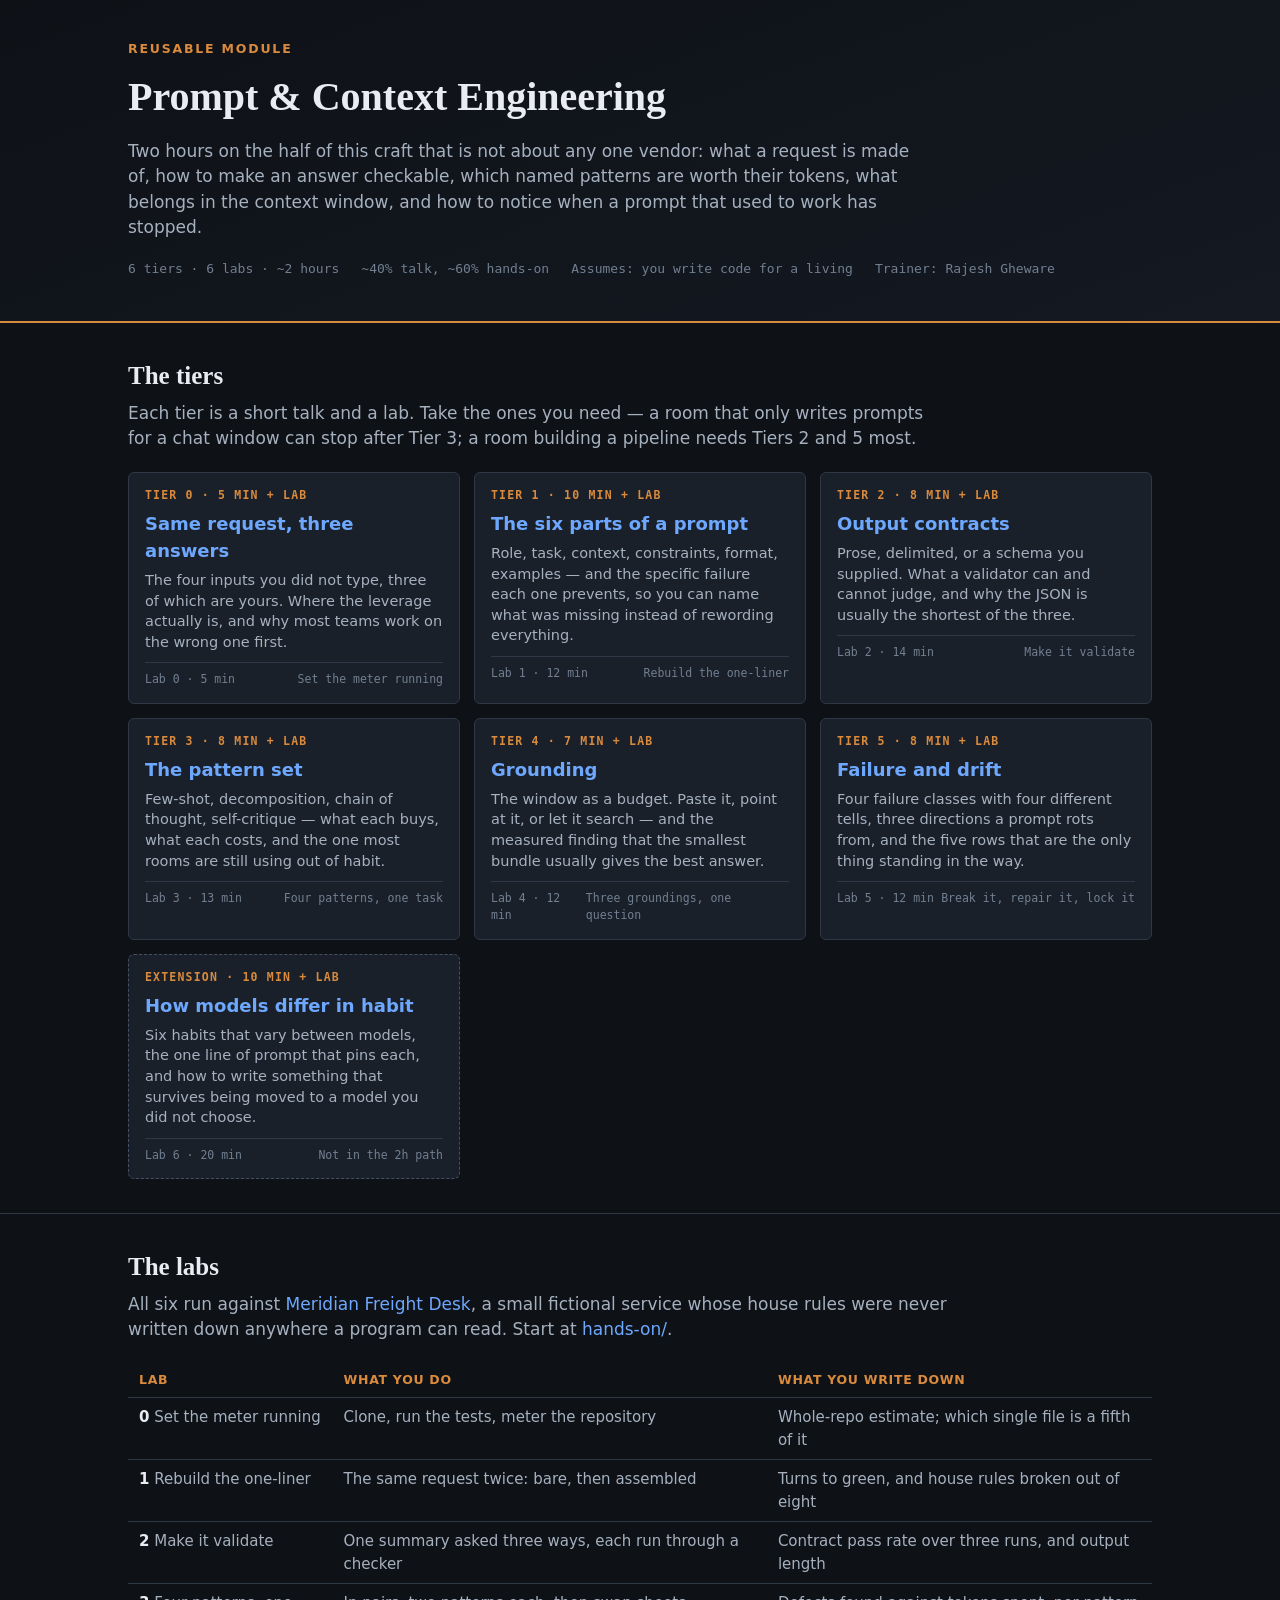
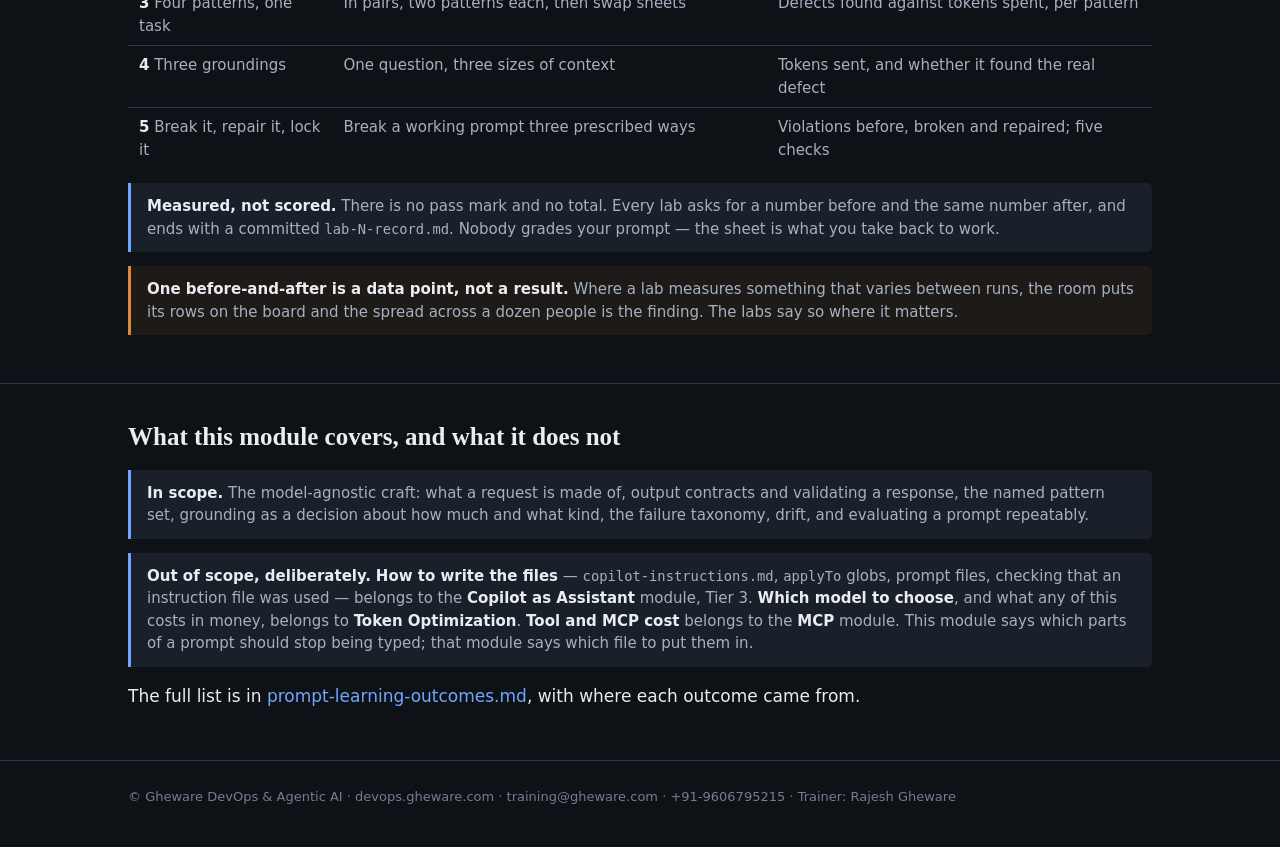
==== index.html @ fadc22af "Prompt & Context Engineering: a two-hour reusable module Six tiers and six labs on the model-agnosti" ====
<!DOCTYPE html>
<html lang="en">
<head>
<meta charset="utf-8">
<meta name="viewport" content="width=device-width, initial-scale=1">
<title>Prompt &amp; Context Engineering &mdash; reusable module</title>
<style>
:root{
  --bg:#0e1116; --bg-2:#141922; --panel:#1a2029; --line:#2f3846; --line-2:#435063;
  --fg:#e9edf2; --fg-dim:#a6b1c0; --fg-faint:#717f91;
  --accent:#d98a3d; --accent-2:#6ea8fe; --good:#5fbf8f;
  --mono:ui-monospace,"JetBrains Mono","Cascadia Mono",Consolas,"DejaVu Sans Mono",monospace;
  --sans:system-ui,-apple-system,"Segoe UI",Roboto,"Helvetica Neue",Arial,sans-serif;
  --serif:ui-serif,Georgia,"Times New Roman",serif;
}
*{box-sizing:border-box}
body{margin:0;background:var(--bg);color:var(--fg);font-family:var(--sans);font-size:17px;line-height:1.5}
a{color:var(--accent-2);text-decoration:none} a:hover{text-decoration:underline}
code{font-family:var(--mono);font-size:.92em;color:var(--fg-dim)}
.wrap{max-width:1080px;margin:0 auto;padding:0 28px}
header.top{background:linear-gradient(160deg,var(--bg) 0%,var(--bg-2) 100%);
  border-bottom:2px solid var(--accent);padding:40px 0 30px}
.tag{font-size:12.5px;letter-spacing:1.8px;text-transform:uppercase;color:var(--accent);
  font-weight:700;margin:0 0 8px}
h1{font-family:var(--serif);font-size:40px;font-weight:600;margin:0 0 12px}
header.top p.pitch{color:var(--fg-dim);max-width:800px;margin:0 0 18px}
.meta{display:flex;flex-wrap:wrap;gap:22px;font-family:var(--mono);font-size:13px;color:var(--fg-faint)}
section{padding:34px 0;border-bottom:1px solid var(--line)}
h2{font-family:var(--serif);font-size:25px;font-weight:600;margin:0 0 6px}
section > .wrap > p.intro{color:var(--fg-dim);margin:0 0 20px;max-width:820px}
.tiers{display:grid;grid-template-columns:repeat(auto-fit,minmax(250px,1fr));gap:14px}
.tier{background:var(--panel);border:1px solid var(--line);border-radius:6px;padding:14px 16px}
.tier.ext{border-style:dashed;border-color:var(--line-2)}
.tier .n{display:block;font-family:var(--mono);font-size:11.5px;letter-spacing:1.2px;
  text-transform:uppercase;color:var(--accent);font-weight:700;margin-bottom:6px}
.tier h3{margin:0 0 6px;font-size:18px;font-weight:650}
.tier p{margin:0 0 10px;font-size:14.5px;color:var(--fg-dim);line-height:1.42}
.tier .foot{display:flex;justify-content:space-between;font-family:var(--mono);
  font-size:11.5px;color:var(--fg-faint);border-top:1px solid var(--line);padding-top:8px}
.table-wrap{overflow-x:auto}
table{width:100%;border-collapse:collapse;font-size:15px}
th,td{text-align:left;padding:8px 11px;border-bottom:1px solid var(--line);vertical-align:top}
th{color:var(--accent);font-size:12.5px;letter-spacing:.7px;text-transform:uppercase;font-weight:650}
td{color:var(--fg-dim)} td b{color:var(--fg)}
tr:last-child td{border-bottom:none}
.note{background:var(--panel);border-left:3px solid var(--accent-2);border-radius:0 5px 5px 0;
  padding:12px 16px;margin:14px 0;color:var(--fg-dim);font-size:15px}
.note b{color:var(--fg)}
.note.warn{border-left-color:var(--accent);background:rgba(217,138,61,.07)}
footer{padding:26px 0 40px;font-size:13px;color:var(--fg-faint)}
footer a{color:var(--fg-faint)}
</style>
</head>
<body>

<header class="top"><div class="wrap">
  <p class="tag">Reusable module</p>
  <h1>Prompt &amp; Context Engineering</h1>
  <p class="pitch">Two hours on the half of this craft that is not about any one vendor: what a
    request is made of, how to make an answer checkable, which named patterns are worth their
    tokens, what belongs in the context window, and how to notice when a prompt that used to work
    has stopped.</p>
  <p class="meta">
    <span>6 tiers &middot; 6 labs &middot; ~2 hours</span>
    <span>~40% talk, ~60% hands-on</span>
    <span>Assumes: you write code for a living</span>
    <span>Trainer: Rajesh Gheware</span>
  </p>
</div></header>

<section><div class="wrap">
  <h2>The tiers</h2>
  <p class="intro">Each tier is a short talk and a lab. Take the ones you need &mdash; a room that
    only writes prompts for a chat window can stop after Tier 3; a room building a pipeline needs
    Tiers 2 and 5 most.</p>
  <div class="tiers">
    <div class="tier">
      <span class="n">Tier 0 &middot; 5 min + lab</span>
      <h3><a href="presentation/t0-three-answers.html">Same request, three answers</a></h3>
      <p>The four inputs you did not type, three of which are yours. Where the leverage actually is,
        and why most teams work on the wrong one first.</p>
      <div class="foot"><span>Lab 0 &middot; 5 min</span><span>Set the meter running</span></div>
    </div>
    <div class="tier">
      <span class="n">Tier 1 &middot; 10 min + lab</span>
      <h3><a href="presentation/t1-anatomy.html">The six parts of a prompt</a></h3>
      <p>Role, task, context, constraints, format, examples &mdash; and the specific failure each
        one prevents, so you can name what was missing instead of rewording everything.</p>
      <div class="foot"><span>Lab 1 &middot; 12 min</span><span>Rebuild the one-liner</span></div>
    </div>
    <div class="tier">
      <span class="n">Tier 2 &middot; 8 min + lab</span>
      <h3><a href="presentation/t2-output-contracts.html">Output contracts</a></h3>
      <p>Prose, delimited, or a schema you supplied. What a validator can and cannot judge, and why
        the JSON is usually the shortest of the three.</p>
      <div class="foot"><span>Lab 2 &middot; 14 min</span><span>Make it validate</span></div>
    </div>
    <div class="tier">
      <span class="n">Tier 3 &middot; 8 min + lab</span>
      <h3><a href="presentation/t3-patterns.html">The pattern set</a></h3>
      <p>Few-shot, decomposition, chain of thought, self-critique &mdash; what each buys, what each
        costs, and the one most rooms are still using out of habit.</p>
      <div class="foot"><span>Lab 3 &middot; 13 min</span><span>Four patterns, one task</span></div>
    </div>
    <div class="tier">
      <span class="n">Tier 4 &middot; 7 min + lab</span>
      <h3><a href="presentation/t4-grounding.html">Grounding</a></h3>
      <p>The window as a budget. Paste it, point at it, or let it search &mdash; and the measured
        finding that the smallest bundle usually gives the best answer.</p>
      <div class="foot"><span>Lab 4 &middot; 12 min</span><span>Three groundings, one question</span></div>
    </div>
    <div class="tier">
      <span class="n">Tier 5 &middot; 8 min + lab</span>
      <h3><a href="presentation/t5-failure-and-drift.html">Failure and drift</a></h3>
      <p>Four failure classes with four different tells, three directions a prompt rots from, and
        the five rows that are the only thing standing in the way.</p>
      <div class="foot"><span>Lab 5 &middot; 12 min</span><span>Break it, repair it, lock it</span></div>
    </div>
    <div class="tier ext">
      <span class="n">Extension &middot; 10 min + lab</span>
      <h3><a href="presentation/t6-model-behaviour.html">How models differ in habit</a></h3>
      <p>Six habits that vary between models, the one line of prompt that pins each, and how to
        write something that survives being moved to a model you did not choose.</p>
      <div class="foot"><span>Lab 6 &middot; 20 min</span><span>Not in the 2h path</span></div>
    </div>
  </div>
</div></section>

<section><div class="wrap">
  <h2>The labs</h2>
  <p class="intro">All six run against <a href="https://github.com/ghewaredevopsai/meridian-freight">Meridian
    Freight Desk</a>, a small fictional service whose house rules were never written down anywhere a
    program can read. Start at <a href="hands-on/README.md">hands-on/</a>.</p>
  <div class="table-wrap">
  <table>
    <tr><th>Lab</th><th>What you do</th><th>What you write down</th></tr>
    <tr><td><b>0</b> Set the meter running</td><td>Clone, run the tests, meter the repository</td>
      <td>Whole-repo estimate; which single file is a fifth of it</td></tr>
    <tr><td><b>1</b> Rebuild the one-liner</td><td>The same request twice: bare, then assembled</td>
      <td>Turns to green, and house rules broken out of eight</td></tr>
    <tr><td><b>2</b> Make it validate</td><td>One summary asked three ways, each run through a checker</td>
      <td>Contract pass rate over three runs, and output length</td></tr>
    <tr><td><b>3</b> Four patterns, one task</td><td>In pairs, two patterns each, then swap sheets</td>
      <td>Defects found against tokens spent, per pattern</td></tr>
    <tr><td><b>4</b> Three groundings</td><td>One question, three sizes of context</td>
      <td>Tokens sent, and whether it found the real defect</td></tr>
    <tr><td><b>5</b> Break it, repair it, lock it</td><td>Break a working prompt three prescribed ways</td>
      <td>Violations before, broken and repaired; five checks</td></tr>
  </table>
  </div>
  <div class="note"><b>Measured, not scored.</b> There is no pass mark and no total. Every lab asks for
    a number before and the same number after, and ends with a committed <code>lab-N-record.md</code>.
    Nobody grades your prompt &mdash; the sheet is what you take back to work.</div>
  <div class="note warn"><b>One before-and-after is a data point, not a result.</b> Where a lab measures
    something that varies between runs, the room puts its rows on the board and the spread across a
    dozen people is the finding. The labs say so where it matters.</div>
</div></section>

<section><div class="wrap">
  <h2>What this module covers, and what it does not</h2>
  <div class="note"><b>In scope.</b> The model-agnostic craft: what a request is made of, output
    contracts and validating a response, the named pattern set, grounding as a decision about how much
    and what kind, the failure taxonomy, drift, and evaluating a prompt repeatably.</div>
  <div class="note"><b>Out of scope, deliberately.</b> <b>How to write the files</b> &mdash;
    <code>copilot-instructions.md</code>, <code>applyTo</code> globs, prompt files, checking that an
    instruction file was used &mdash; belongs to the <b>Copilot as Assistant</b> module, Tier 3. <b>Which model to choose</b>, and what any of this costs in money,
    belongs to <b>Token Optimization</b>. <b>Tool and MCP cost</b>
    belongs to the <b>MCP</b> module. This module says which parts of a prompt
    should stop being typed; that module says which file to put them in.</div>
  <p>The full list is in <a href="prompt-learning-outcomes.md">prompt-learning-outcomes.md</a>, with
    where each outcome came from.</p>
</div></section>

<footer><div class="wrap">
  &copy; Gheware DevOps &amp; Agentic AI &middot;
  <a href="https://devops.gheware.com">devops.gheware.com</a> &middot;
  training@gheware.com &middot; +91-9606795215 &middot; Trainer: Rajesh Gheware
</div></footer>

</body>
</html>
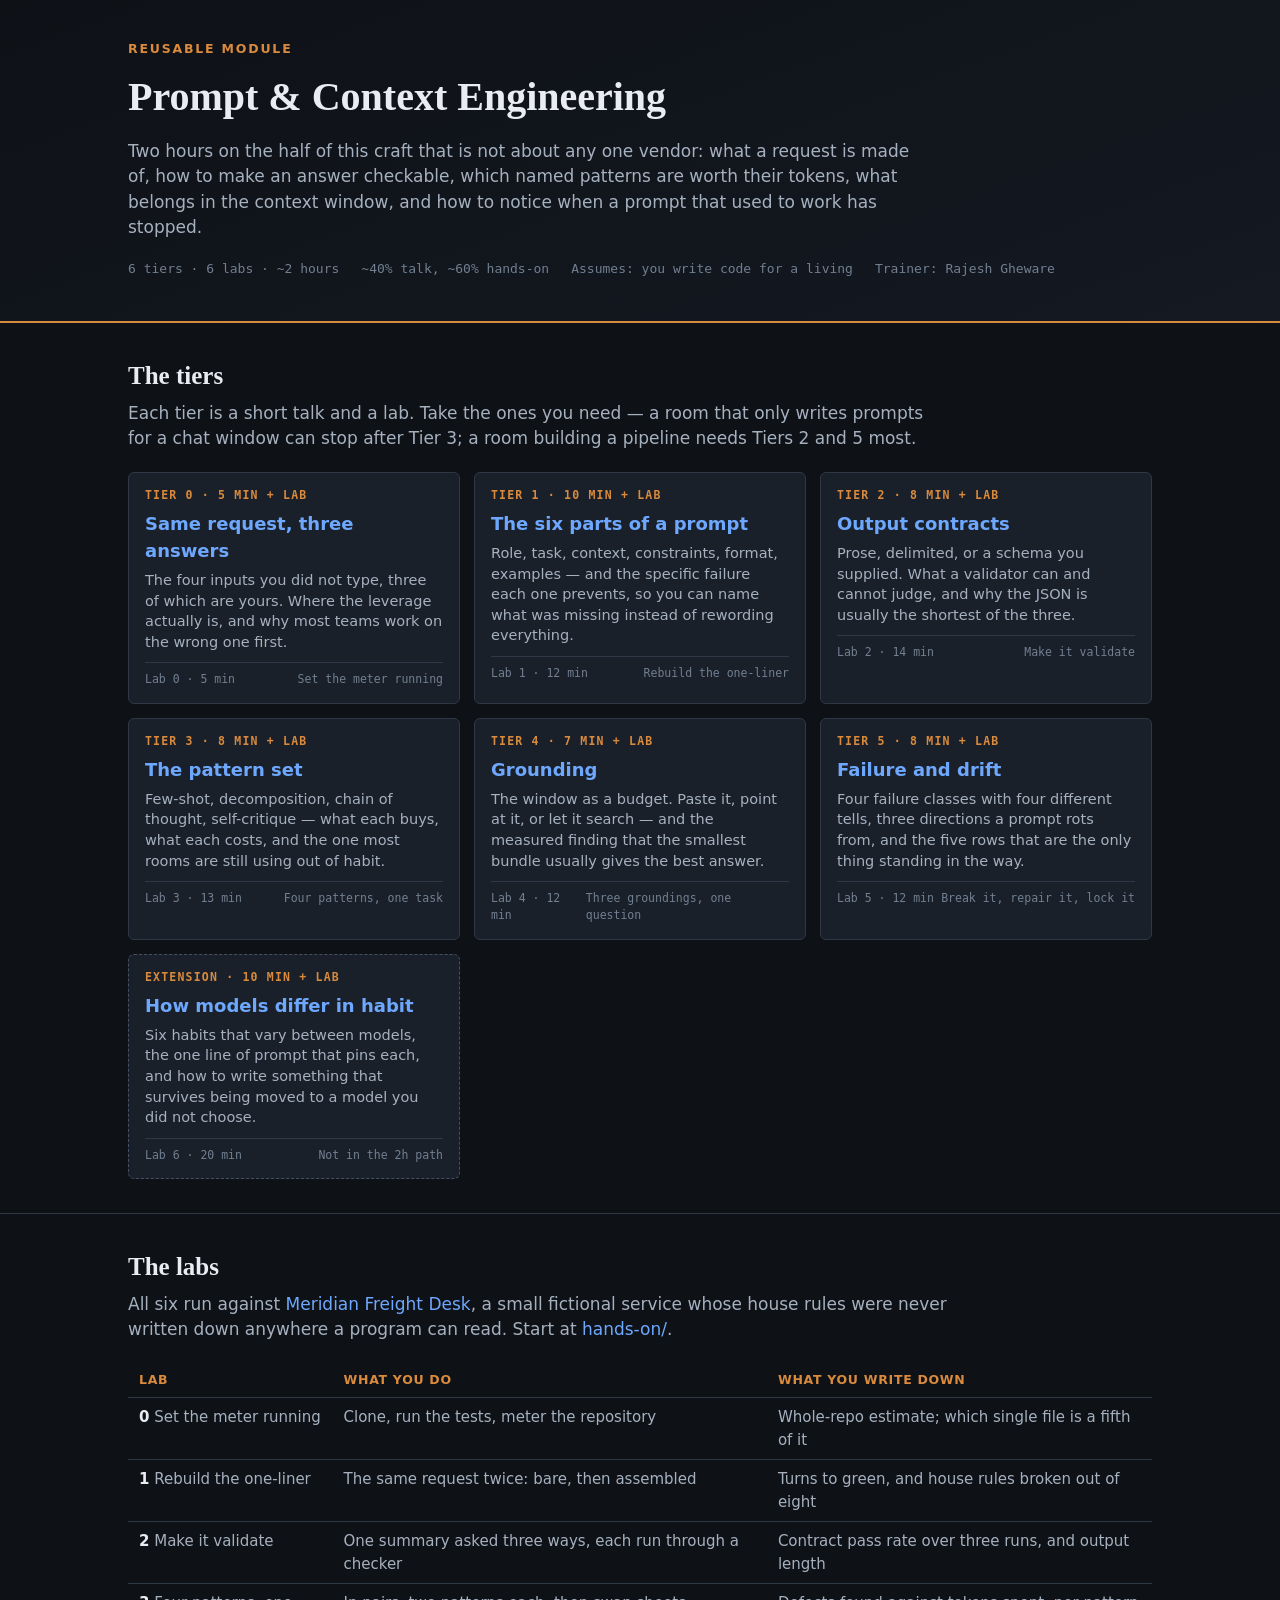
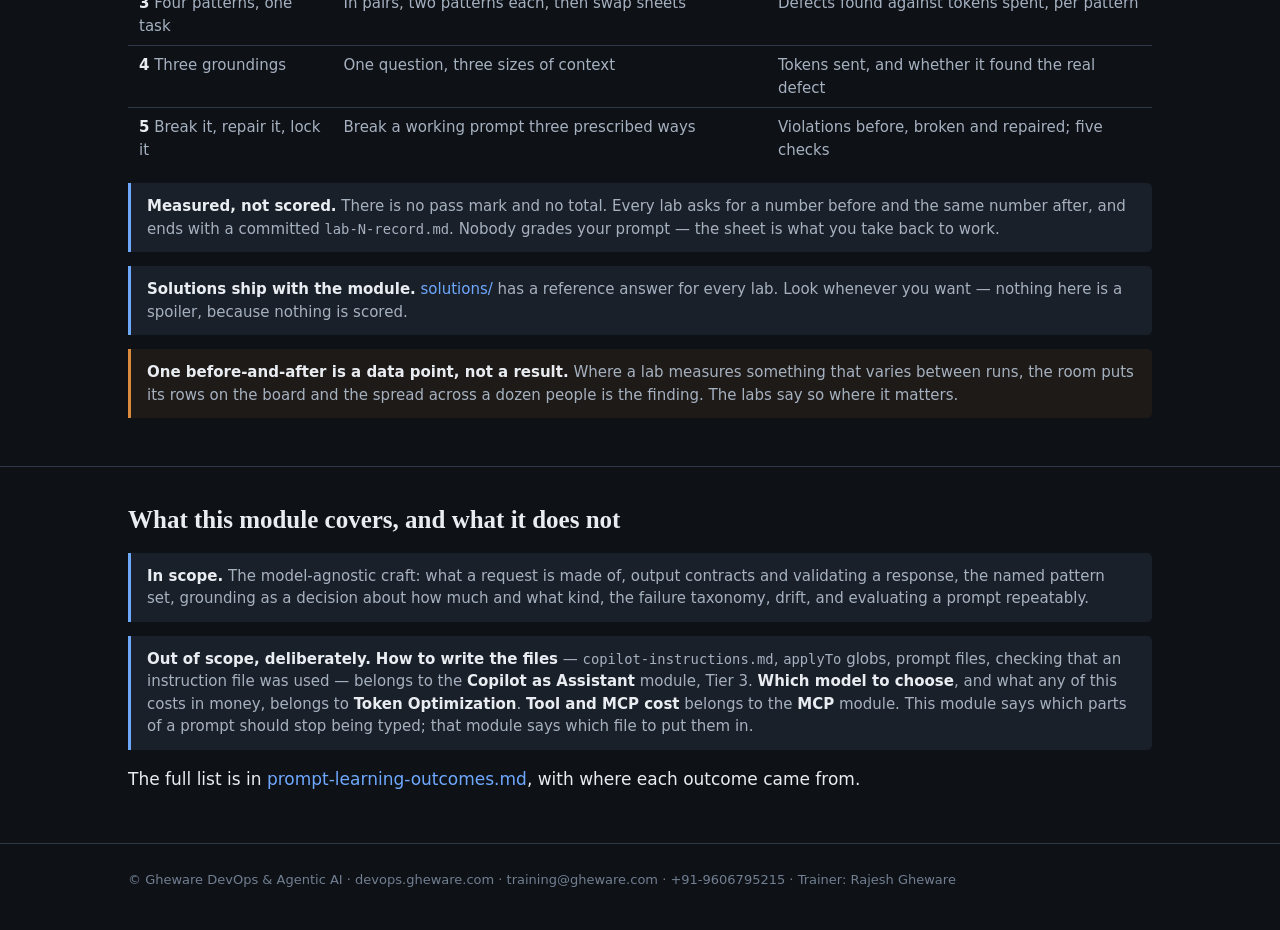
==== commit af1969c9: "Bring trainer notes and solutions into the repository The sibling *-trainer folder is gone. The deli" ====
--- a/index.html
+++ b/index.html
@@ -151,6 +151,9 @@
   <div class="note"><b>Measured, not scored.</b> There is no pass mark and no total. Every lab asks for
     a number before and the same number after, and ends with a committed <code>lab-N-record.md</code>.
     Nobody grades your prompt &mdash; the sheet is what you take back to work.</div>
+  <div class="note"><b>Solutions ship with the module.</b> <a href="solutions/README.md">solutions/</a>
+    has a reference answer for every lab. Look whenever you want &mdash; nothing here is a spoiler,
+    because nothing is scored.</div>
   <div class="note warn"><b>One before-and-after is a data point, not a result.</b> Where a lab measures
     something that varies between runs, the room puts its rows on the board and the spread across a
     dozen people is the finding. The labs say so where it matters.</div>
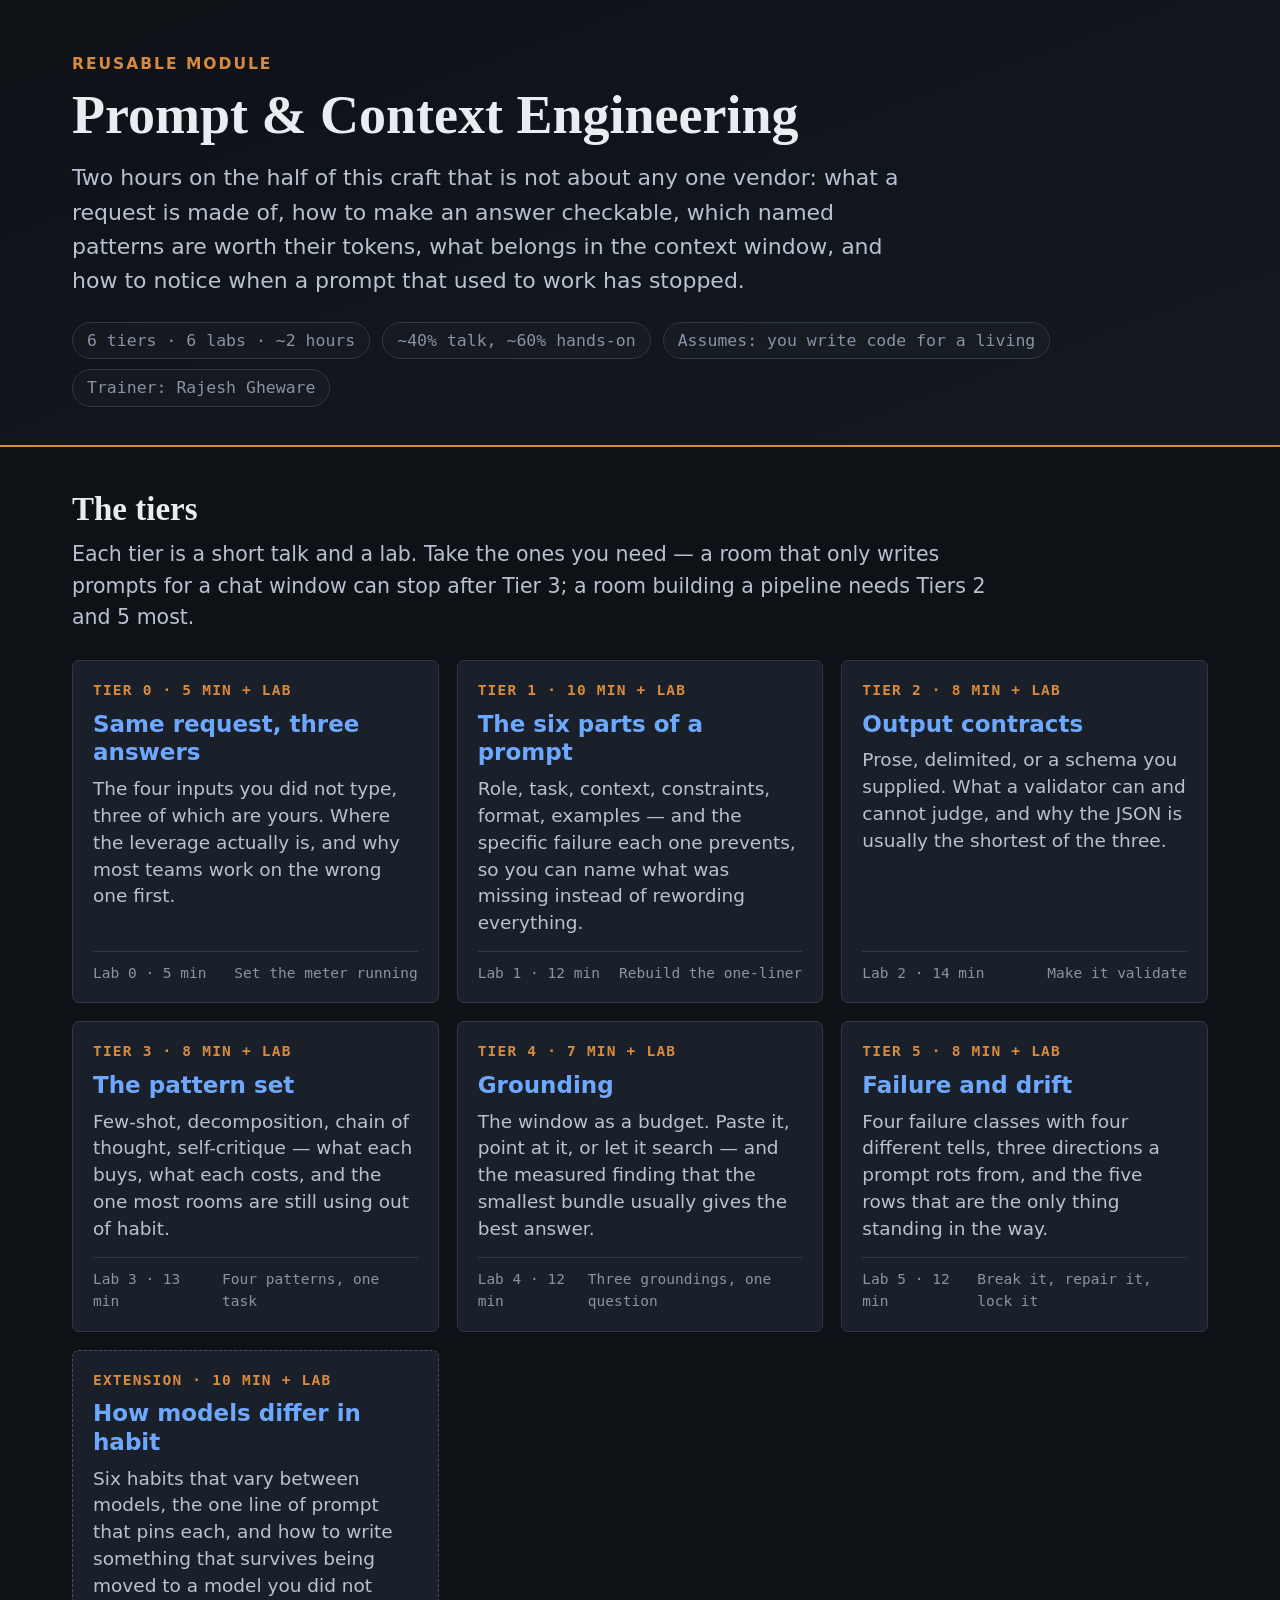
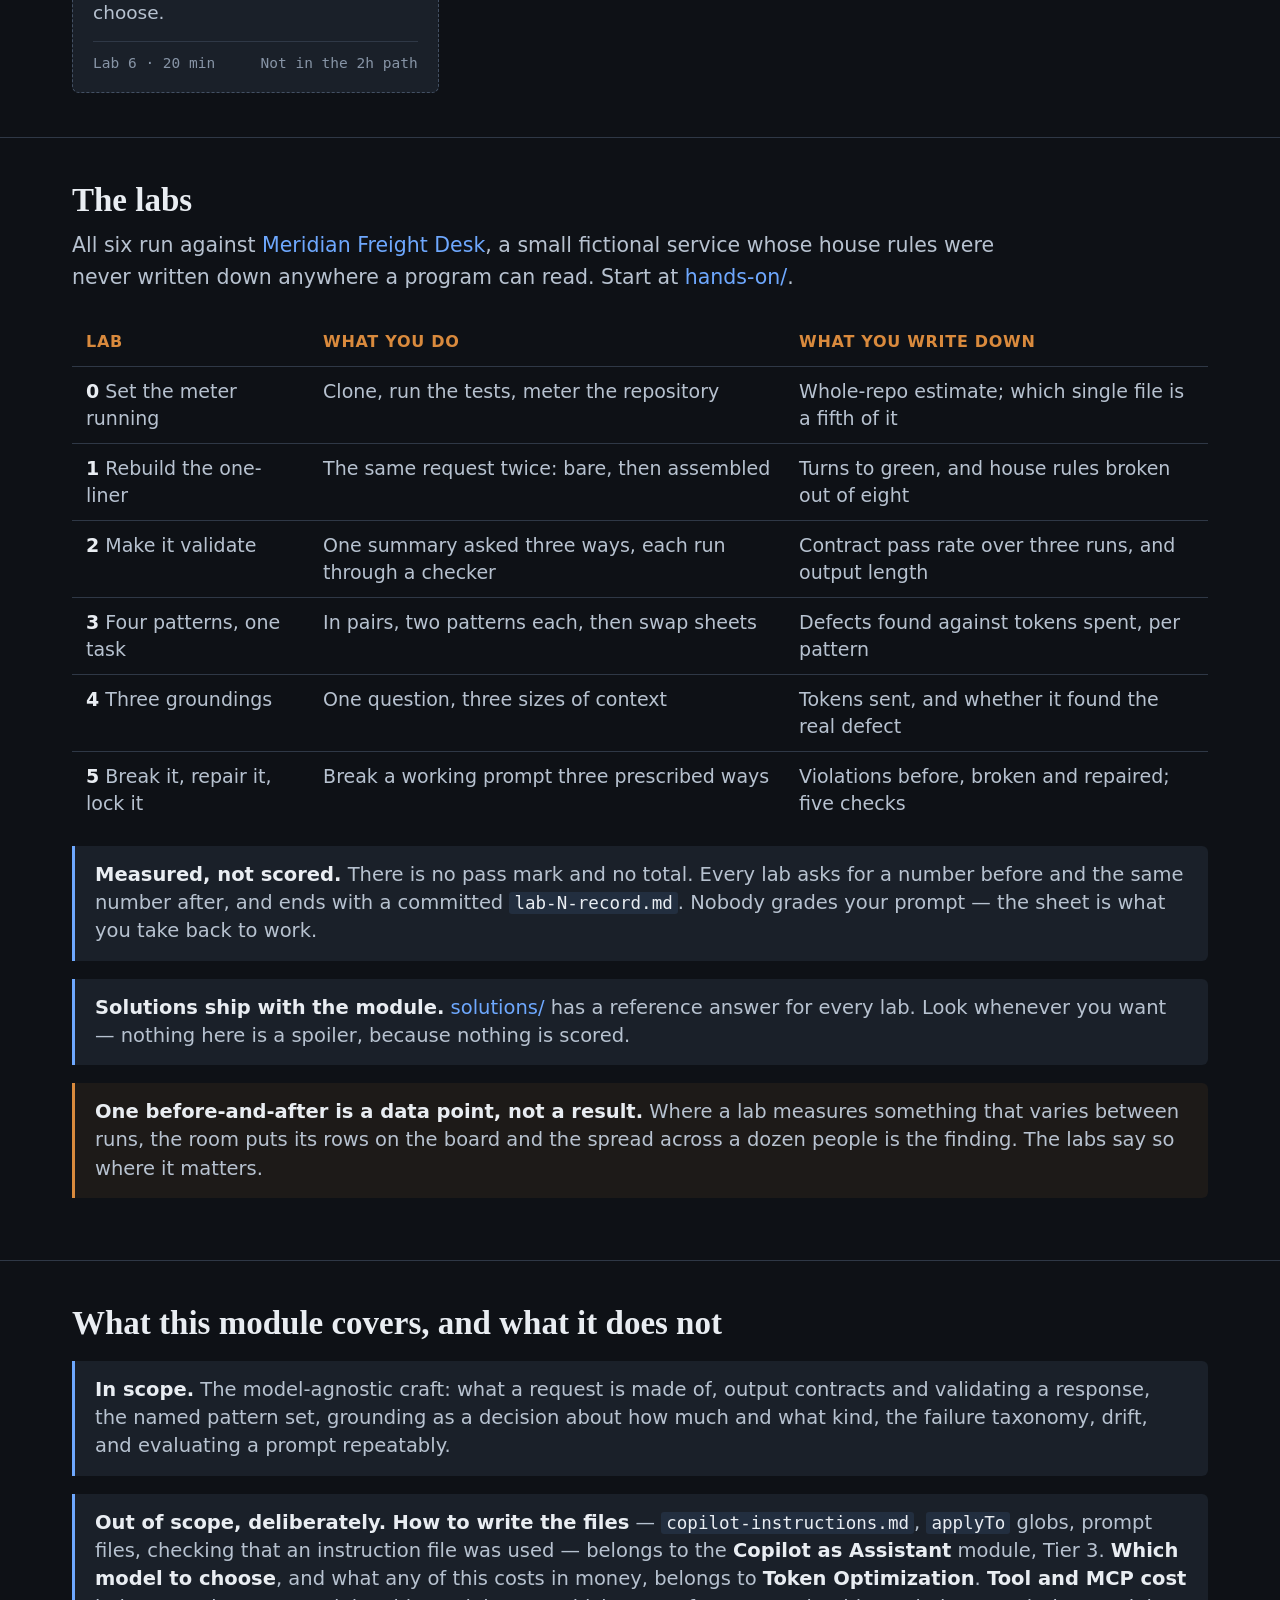
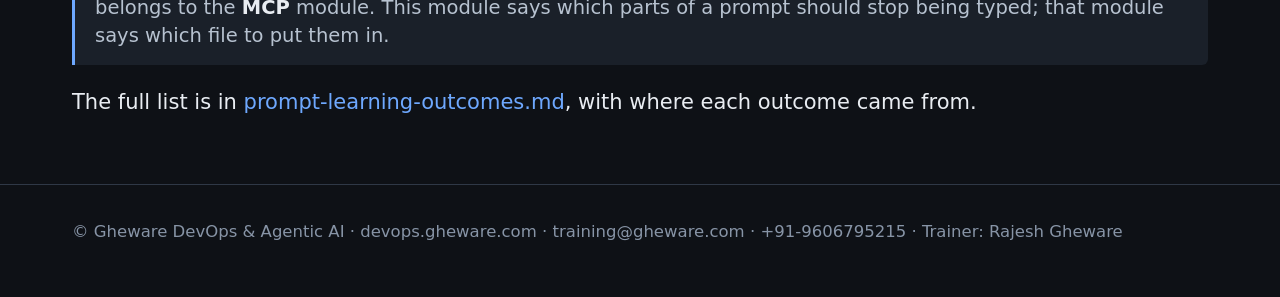
==== commit c17728f1: "Scale the module home page to the decks' legibility standard The tier picker was still on the laptop" ====
--- a/index.html
+++ b/index.html
@@ -7,48 +7,74 @@
 <style>
 :root{
   --bg:#0e1116; --bg-2:#141922; --panel:#1a2029; --line:#2f3846; --line-2:#435063;
-  --fg:#e9edf2; --fg-dim:#a6b1c0; --fg-faint:#717f91;
+  --fg:#e9edf2; --fg-dim:#b7c2d0; --fg-faint:#8794a6;
   --accent:#d98a3d; --accent-2:#6ea8fe; --good:#5fbf8f;
   --mono:ui-monospace,"JetBrains Mono","Cascadia Mono",Consolas,"DejaVu Sans Mono",monospace;
   --sans:system-ui,-apple-system,"Segoe UI",Roboto,"Helvetica Neue",Arial,sans-serif;
   --serif:ui-serif,Georgia,"Times New Roman",serif;
 }
+/* Type is scaled to match the decks: readable across a room, not just on a laptop. */
 *{box-sizing:border-box}
-body{margin:0;background:var(--bg);color:var(--fg);font-family:var(--sans);font-size:17px;line-height:1.5}
+body{margin:0;background:var(--bg);color:var(--fg);font-family:var(--sans);
+  font-size:21px;line-height:1.55;-webkit-text-size-adjust:100%}
 a{color:var(--accent-2);text-decoration:none} a:hover{text-decoration:underline}
-code{font-family:var(--mono);font-size:.92em;color:var(--fg-dim)}
-.wrap{max-width:1080px;margin:0 auto;padding:0 28px}
+code{font-family:var(--mono);font-size:.9em;color:var(--fg);
+  background:rgba(110,168,254,.10);border-radius:3px;padding:1px 5px}
+.wrap{max-width:1200px;margin:0 auto;padding:0 32px}
+
 header.top{background:linear-gradient(160deg,var(--bg) 0%,var(--bg-2) 100%);
-  border-bottom:2px solid var(--accent);padding:40px 0 30px}
-.tag{font-size:12.5px;letter-spacing:1.8px;text-transform:uppercase;color:var(--accent);
-  font-weight:700;margin:0 0 8px}
-h1{font-family:var(--serif);font-size:40px;font-weight:600;margin:0 0 12px}
-header.top p.pitch{color:var(--fg-dim);max-width:800px;margin:0 0 18px}
-.meta{display:flex;flex-wrap:wrap;gap:22px;font-family:var(--mono);font-size:13px;color:var(--fg-faint)}
-section{padding:34px 0;border-bottom:1px solid var(--line)}
-h2{font-family:var(--serif);font-size:25px;font-weight:600;margin:0 0 6px}
-section > .wrap > p.intro{color:var(--fg-dim);margin:0 0 20px;max-width:820px}
-.tiers{display:grid;grid-template-columns:repeat(auto-fit,minmax(250px,1fr));gap:14px}
-.tier{background:var(--panel);border:1px solid var(--line);border-radius:6px;padding:14px 16px}
+  border-bottom:2px solid var(--accent);padding:52px 0 38px}
+.tag{font-size:15.5px;letter-spacing:2px;text-transform:uppercase;color:var(--accent);
+  font-weight:700;margin:0 0 10px}
+h1{font-family:var(--serif);font-size:54px;line-height:1.1;font-weight:600;margin:0 0 16px}
+header.top p.pitch{color:var(--fg-dim);font-size:22px;max-width:60ch;margin:0 0 24px}
+.meta{display:flex;flex-wrap:wrap;gap:10px 12px;font-family:var(--mono);
+  font-size:16.5px;color:var(--fg-faint);margin:0}
+/* chips rather than separators: a wrapped row never starts with a dangling divider */
+.meta span{padding:5px 14px;border:1px solid var(--line);border-radius:20px;
+  background:rgba(255,255,255,.02)}
+
+section{padding:44px 0;border-bottom:1px solid var(--line)}
+h2{font-family:var(--serif);font-size:33px;line-height:1.15;font-weight:600;margin:0 0 10px}
+section > .wrap > p.intro{color:var(--fg-dim);font-size:20.5px;margin:0 0 26px;max-width:72ch}
+
+.tiers{display:grid;grid-template-columns:repeat(auto-fit,minmax(310px,1fr));gap:18px}
+.tier{background:var(--panel);border:1px solid var(--line);border-radius:7px;
+  padding:18px 20px;display:flex;flex-direction:column}
 .tier.ext{border-style:dashed;border-color:var(--line-2)}
-.tier .n{display:block;font-family:var(--mono);font-size:11.5px;letter-spacing:1.2px;
-  text-transform:uppercase;color:var(--accent);font-weight:700;margin-bottom:6px}
-.tier h3{margin:0 0 6px;font-size:18px;font-weight:650}
-.tier p{margin:0 0 10px;font-size:14.5px;color:var(--fg-dim);line-height:1.42}
-.tier .foot{display:flex;justify-content:space-between;font-family:var(--mono);
-  font-size:11.5px;color:var(--fg-faint);border-top:1px solid var(--line);padding-top:8px}
+.tier .n{display:block;font-family:var(--mono);font-size:14.5px;letter-spacing:1.2px;
+  text-transform:uppercase;color:var(--accent);font-weight:700;margin-bottom:8px}
+.tier h3{margin:0 0 9px;font-size:23px;line-height:1.25;font-weight:650}
+.tier p{margin:0 0 14px;font-size:18.5px;color:var(--fg-dim);line-height:1.45;flex:1}
+.tier .foot{display:flex;justify-content:space-between;gap:10px;font-family:var(--mono);
+  font-size:14.5px;color:var(--fg-faint);border-top:1px solid var(--line);padding-top:10px}
+
 .table-wrap{overflow-x:auto}
-table{width:100%;border-collapse:collapse;font-size:15px}
-th,td{text-align:left;padding:8px 11px;border-bottom:1px solid var(--line);vertical-align:top}
-th{color:var(--accent);font-size:12.5px;letter-spacing:.7px;text-transform:uppercase;font-weight:650}
-td{color:var(--fg-dim)} td b{color:var(--fg)}
+table{width:100%;border-collapse:collapse;font-size:19px}
+th,td{text-align:left;padding:11px 14px;border-bottom:1px solid var(--line);vertical-align:top}
+th{color:var(--accent);font-size:16px;letter-spacing:.7px;text-transform:uppercase;font-weight:650}
+td{color:var(--fg-dim);line-height:1.42} td b{color:var(--fg)}
 tr:last-child td{border-bottom:none}
-.note{background:var(--panel);border-left:3px solid var(--accent-2);border-radius:0 5px 5px 0;
-  padding:12px 16px;margin:14px 0;color:var(--fg-dim);font-size:15px}
+
+.note{background:var(--panel);border-left:3px solid var(--accent-2);border-radius:0 6px 6px 0;
+  padding:15px 20px;margin:18px 0;color:var(--fg-dim);font-size:19.5px;line-height:1.45}
 .note b{color:var(--fg)}
 .note.warn{border-left-color:var(--accent);background:rgba(217,138,61,.07)}
-footer{padding:26px 0 40px;font-size:13px;color:var(--fg-faint)}
+
+footer{padding:34px 0 52px;font-size:16.5px;color:var(--fg-faint);line-height:1.6}
 footer a{color:var(--fg-faint)}
+
+/* Narrow screens: step back down rather than letting 54px headings wrap badly. */
+@media (max-width:880px){
+  body{font-size:18px}
+  .wrap{padding:0 20px}
+  h1{font-size:38px} h2{font-size:26px}
+  header.top{padding:36px 0 28px}
+  header.top p.pitch{font-size:19px}
+  .tier h3{font-size:20px} .tier p{font-size:17px}
+  table{font-size:17px} .note{font-size:17.5px}
+  .tiers{grid-template-columns:1fr}
+}
 </style>
 </head>
 <body>
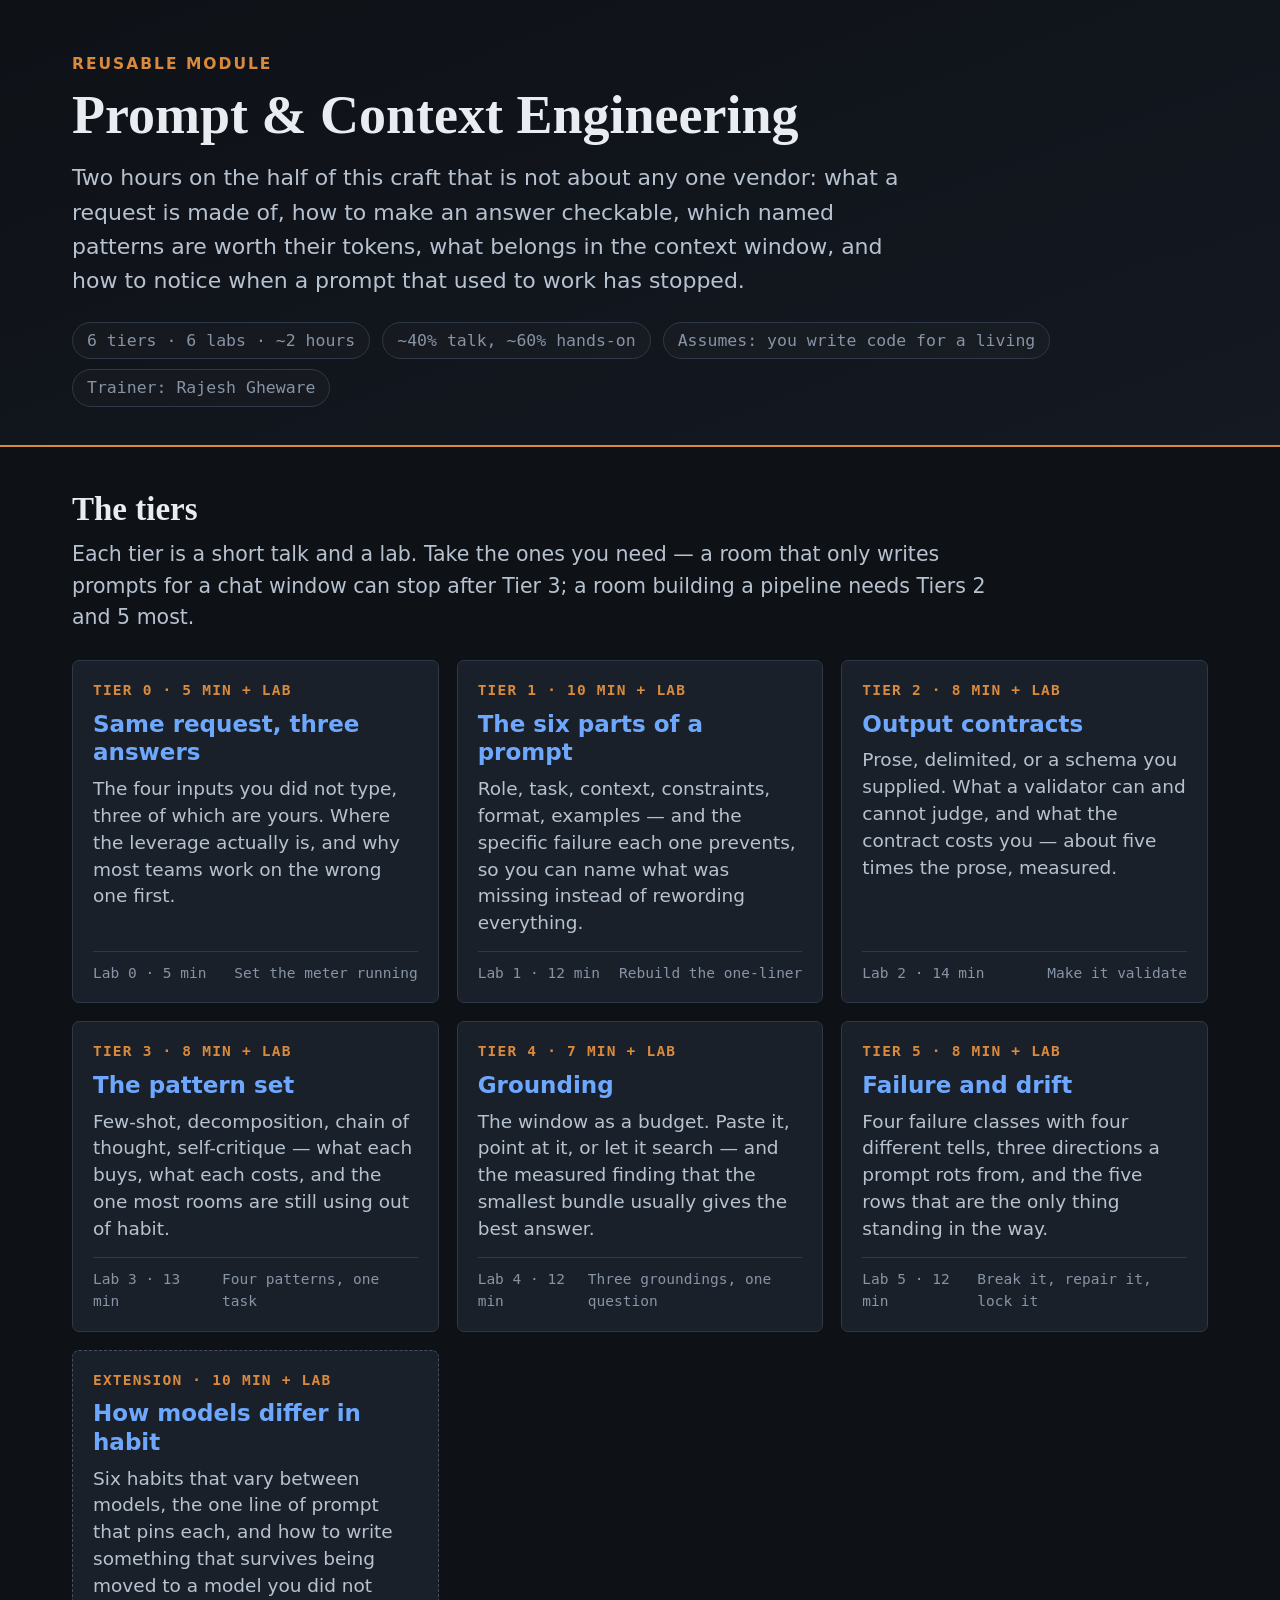
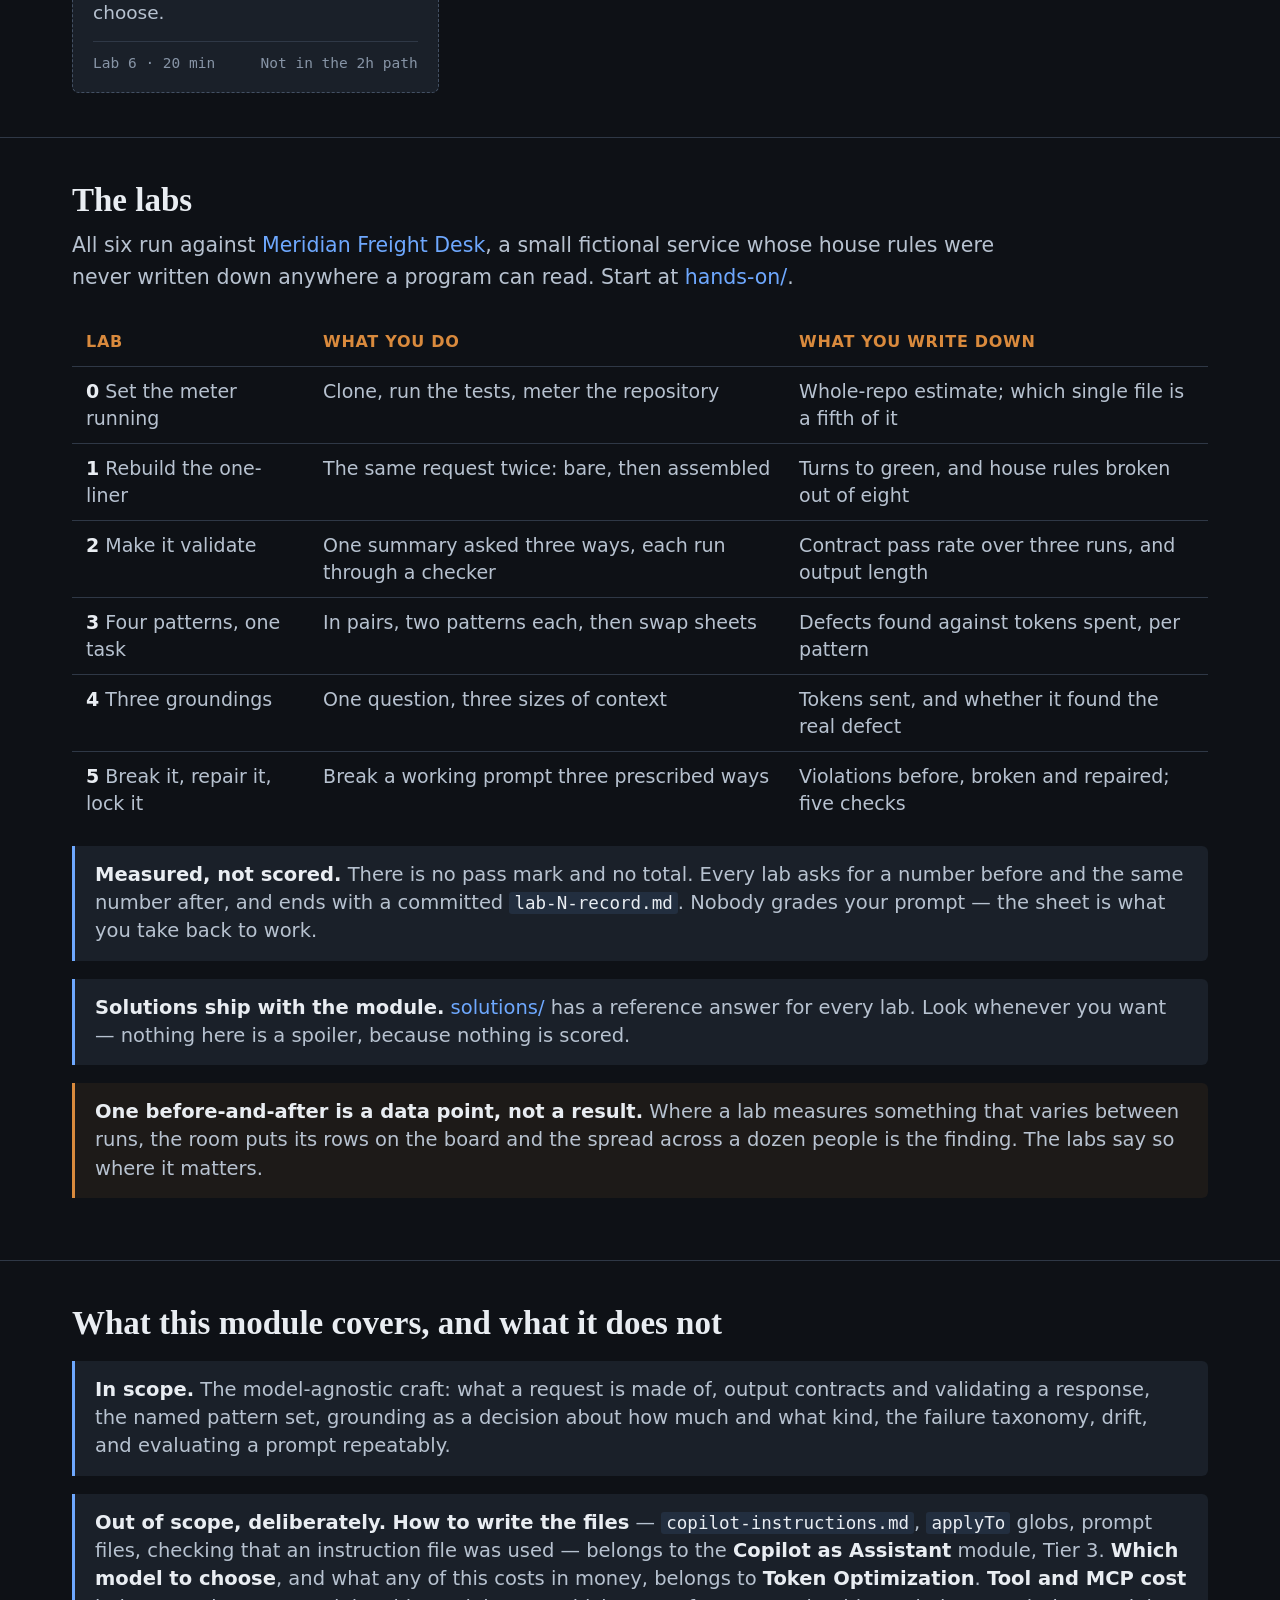
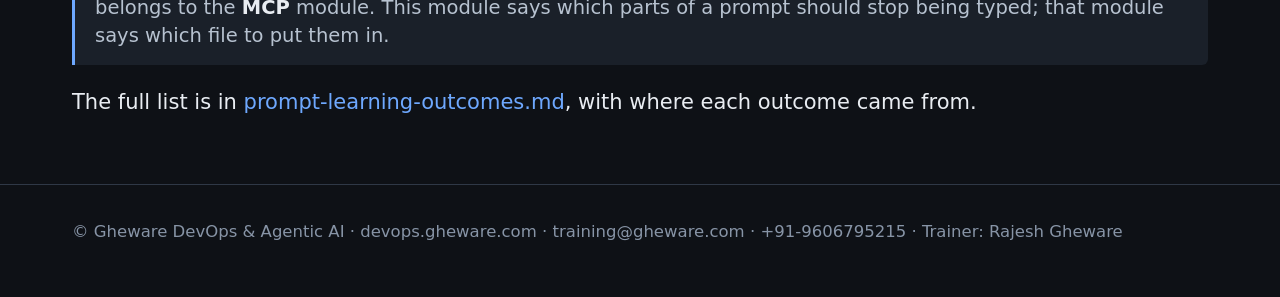
==== commit d42a54eb: "Tier 2: the contract is longer than the prose, not shorter Reported from a live run: the JSON meters" ====
--- a/index.html
+++ b/index.html
@@ -117,8 +117,8 @@
     <div class="tier">
       <span class="n">Tier 2 &middot; 8 min + lab</span>
       <h3><a href="presentation/t2-output-contracts.html">Output contracts</a></h3>
-      <p>Prose, delimited, or a schema you supplied. What a validator can and cannot judge, and why
-        the JSON is usually the shortest of the three.</p>
+      <p>Prose, delimited, or a schema you supplied. What a validator can and cannot judge, and what
+        the contract costs you &mdash; about five times the prose, measured.</p>
       <div class="foot"><span>Lab 2 &middot; 14 min</span><span>Make it validate</span></div>
     </div>
     <div class="tier">
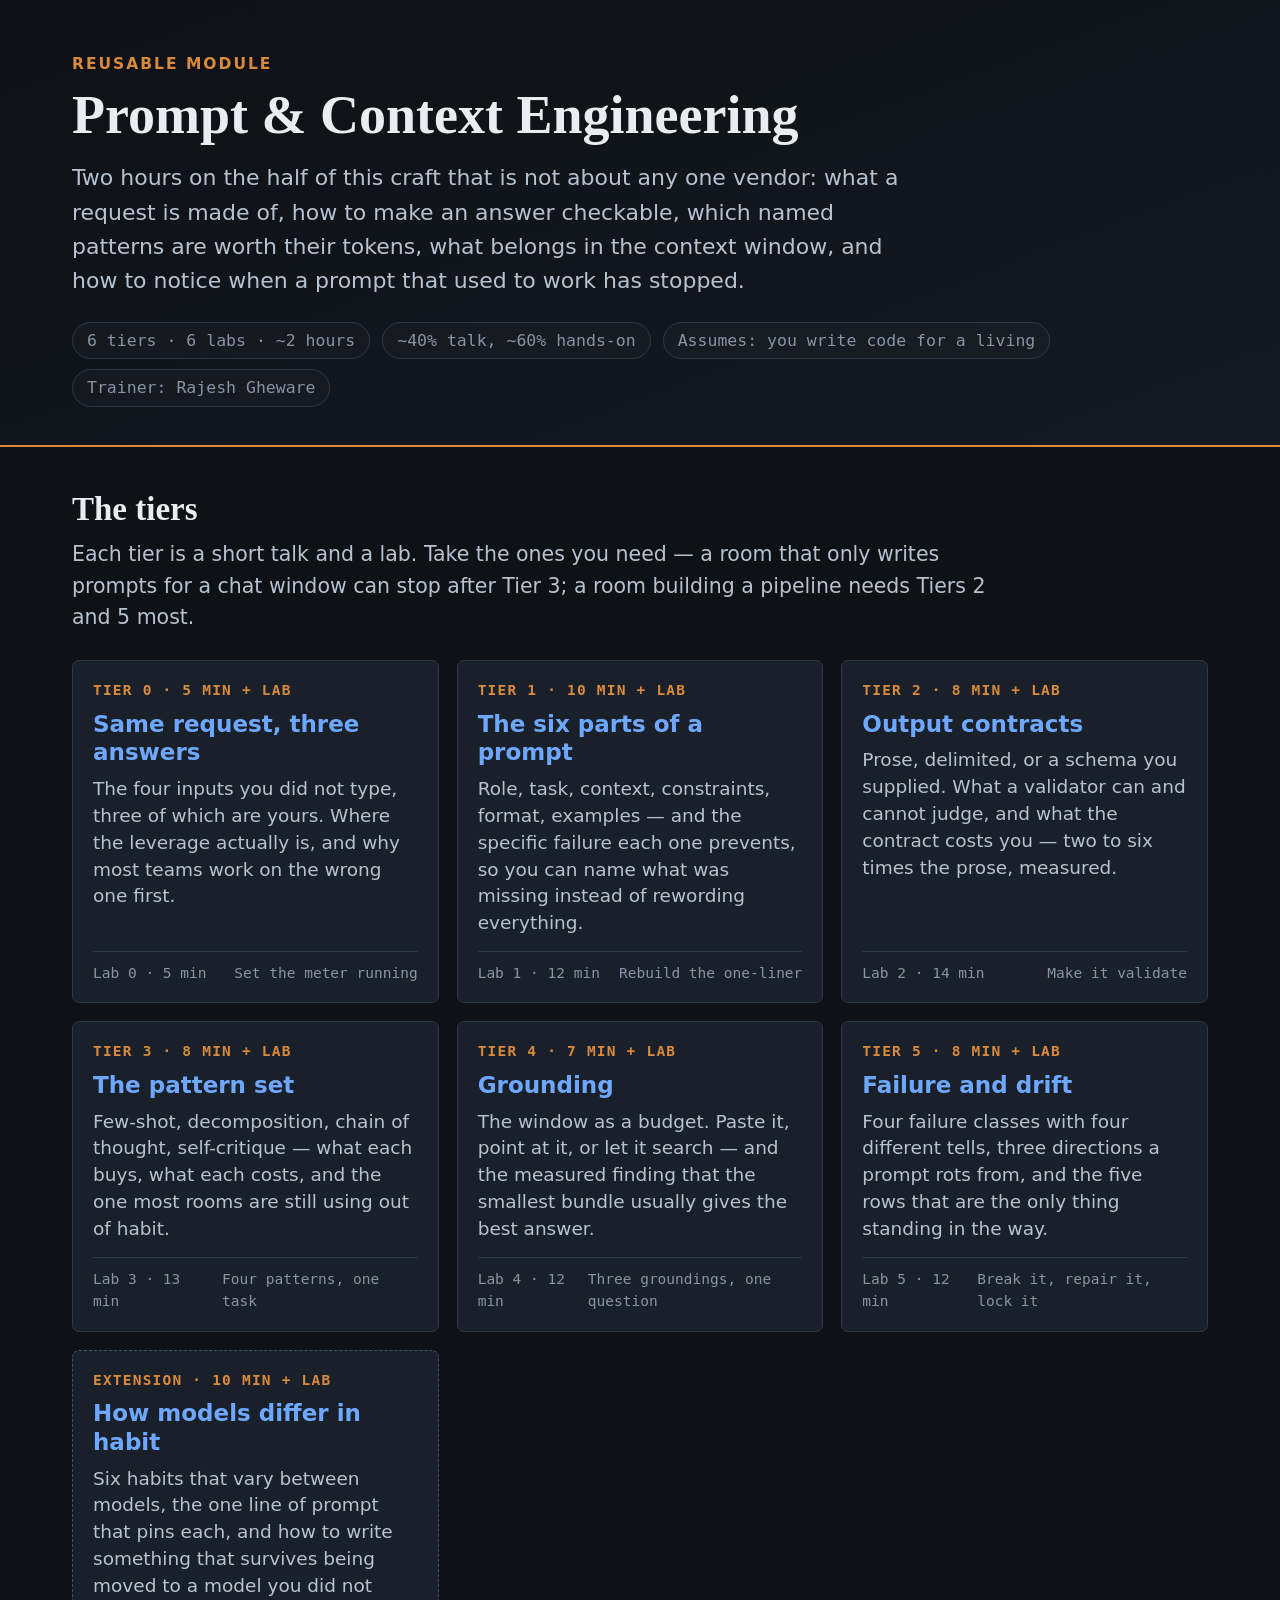
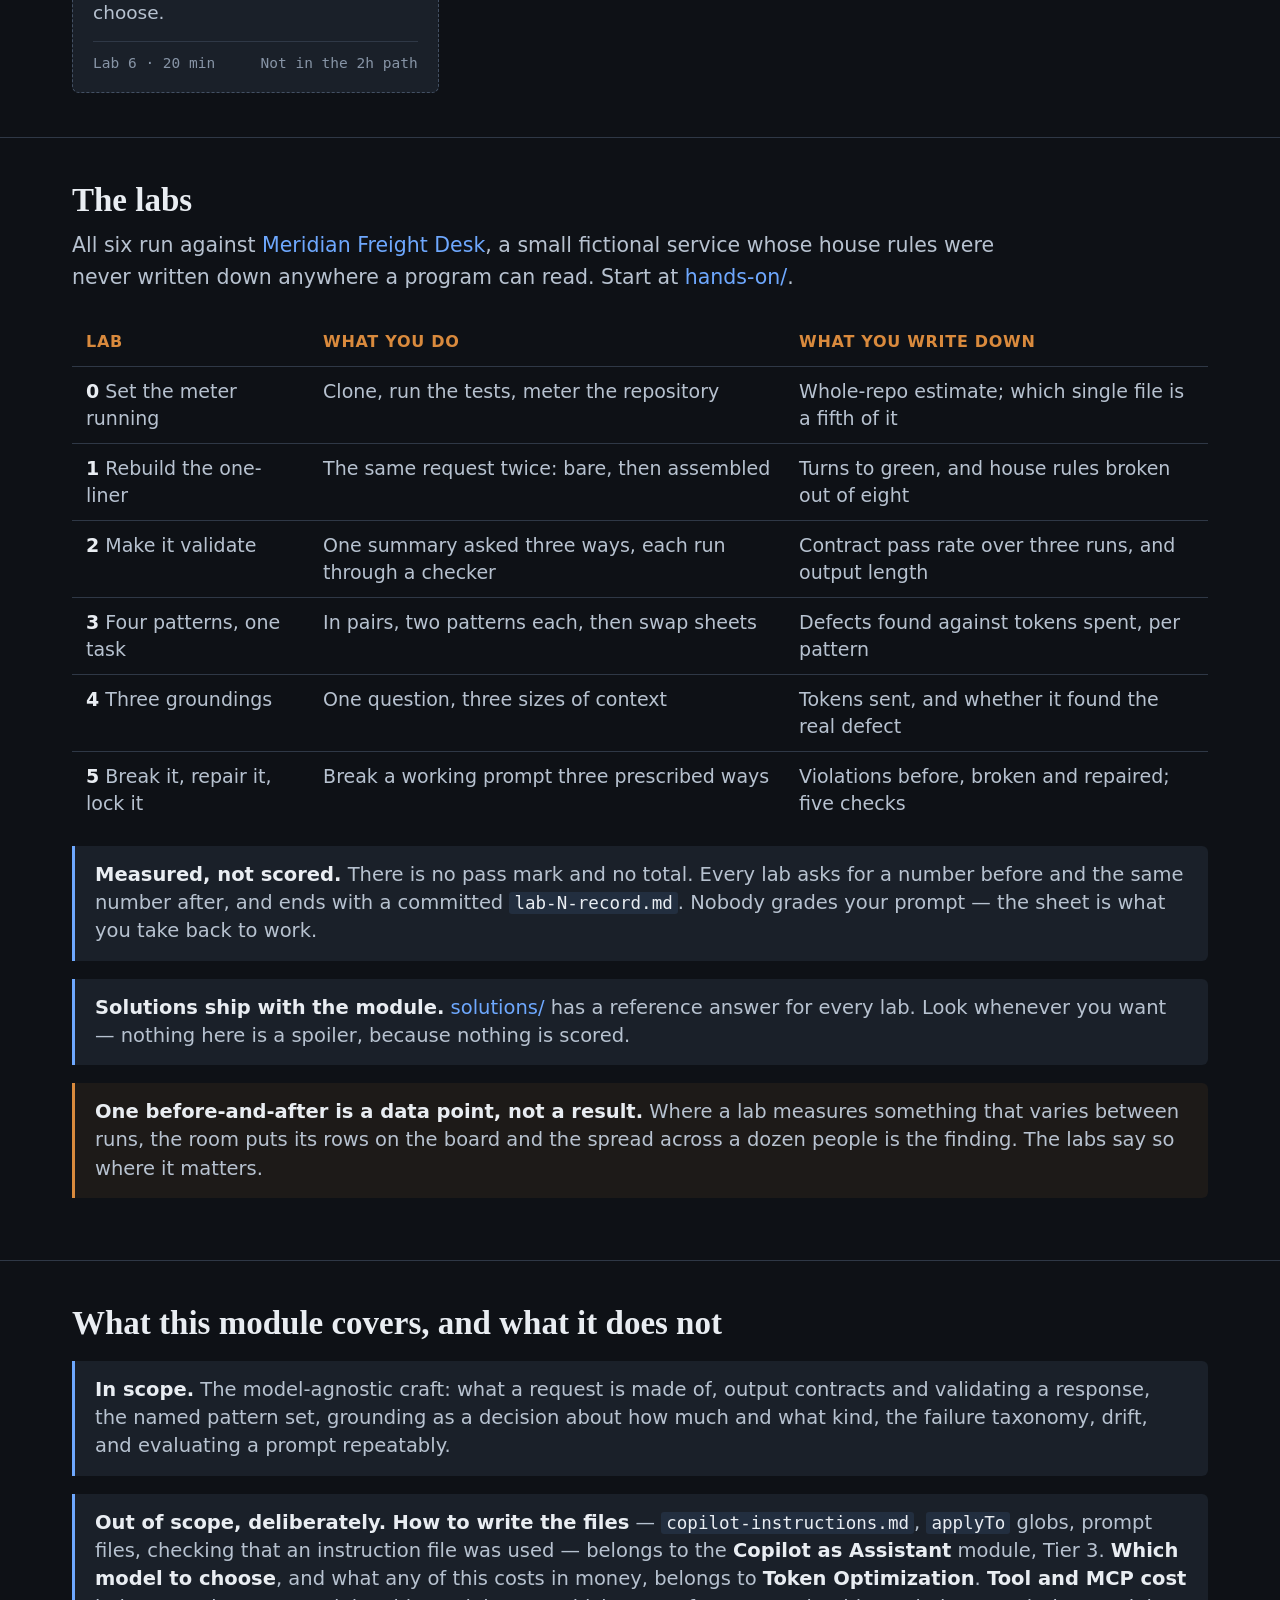
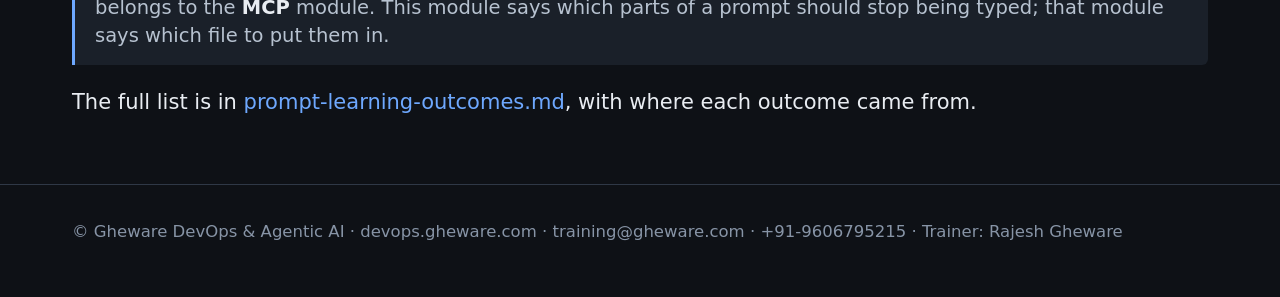
==== commit d307dbdf: "Lab review: fix what each lab measures, and every claim the code contradicts Lab 4 run C now gets th" ====
--- a/index.html
+++ b/index.html
@@ -118,7 +118,7 @@
       <span class="n">Tier 2 &middot; 8 min + lab</span>
       <h3><a href="presentation/t2-output-contracts.html">Output contracts</a></h3>
       <p>Prose, delimited, or a schema you supplied. What a validator can and cannot judge, and what
-        the contract costs you &mdash; about five times the prose, measured.</p>
+        the contract costs you &mdash; two to six times the prose, measured.</p>
       <div class="foot"><span>Lab 2 &middot; 14 min</span><span>Make it validate</span></div>
     </div>
     <div class="tier">
